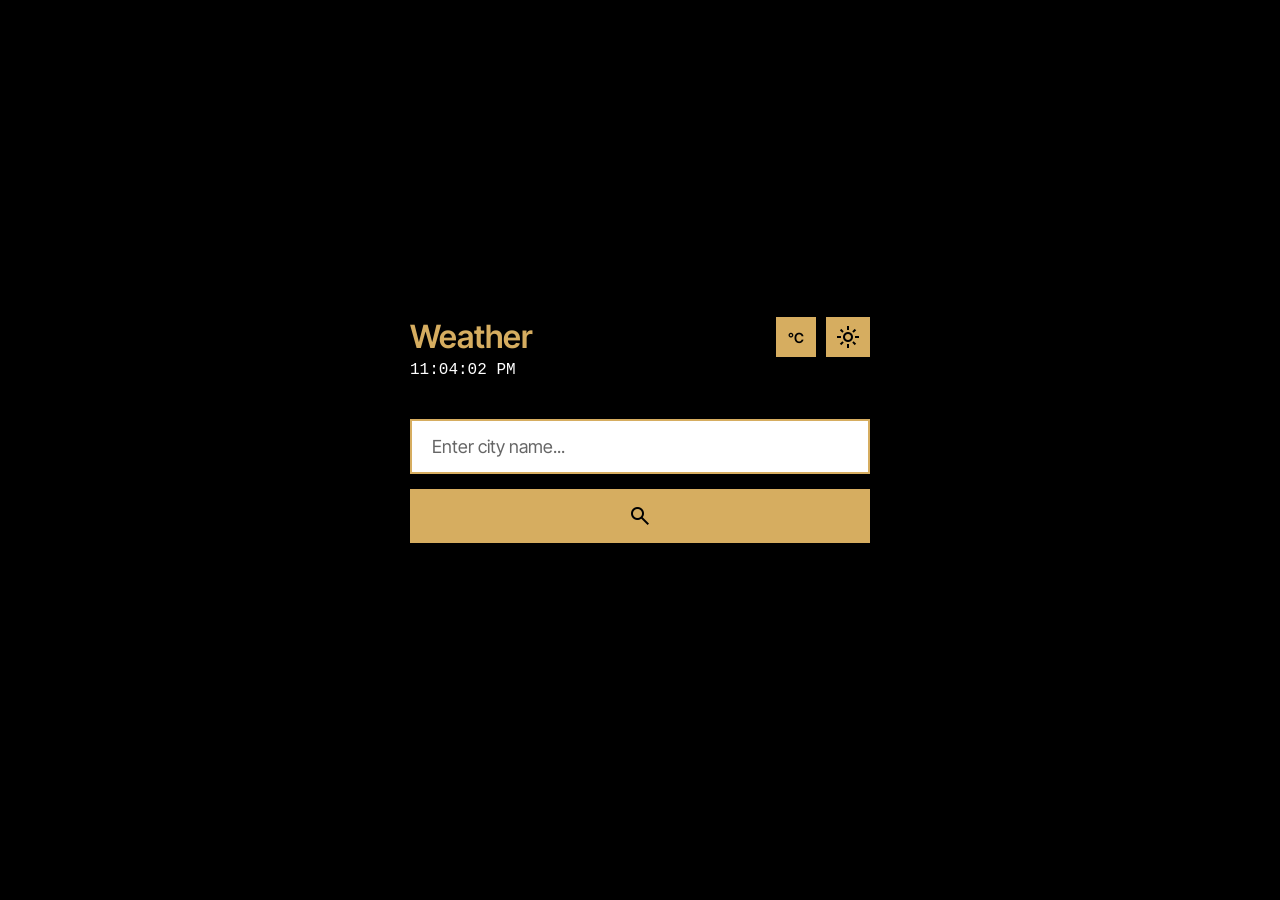
==== index.html @ 8061252f "Add city time display with timezone-aware local time Co-authored-by: thekzbn.work <thekzbn.work@gmai" ====
<!DOCTYPE html>
<html lang="en">

<head>
    <meta charset="UTF-8">
    <meta name="viewport" content="width=device-width, initial-scale=1.0">
    <meta name="description" content="Get accurate and reliable weather information for any city in the world.">
    <meta name="keywords" content="weather, weather app, weather application, weather information, weather data, thekzbn">
    <meta name="author" content="thekzbn">
    <meta name="robots" content="index, follow">
    <meta name="googlebot" content="index, follow">
    <meta name="revisit-after" content="7 days">
    <meta name="distribution" content="Global">
    <meta name="rating" content="General">
    <meta name="language" content="EN">
    <meta name="copyright" content="thekzbn">
    <meta name="subject" content="Weather Information">
    <meta name="abstract" content="Get accurate and reliable weather information for any city in the world.">
    <meta name="topic" content="Weather">
    <meta name="summary" content="Get accurate and reliable weather information for any city in the world.">
    <meta name="Classification" content="Weather">
    <meta name="owner" content="thekzbn">
    <meta name="coverage" content="Worldwide">
    <meta name="distribution" content="Global">
    <meta name="HandheldFriendly" content="true">
    <meta name="MobileOptimized" content="320">
    <meta name="apple-mobile-web-app-capable" content="yes">
    <meta name="apple-mobile-web-app-status-bar-style" content="default">
    <meta name="format-detection" content="telephone=no">
    <meta name="touch-callout" content="default">
    <meta name="theme-color" content="#000000">
    <link rel="canonical" href="https://weather.thekzbn.name.ng/">
    <title>Weather - thekzbn</title>
    <link rel="preconnect" href="https://fonts.googleapis.com">
    <link rel="preconnect" href="https://fonts.gstatic.com" crossorigin>
    <link href="https://fonts.googleapis.com/css2?family=Inter+Tight:wght@300;400;500;600&family=Inter:wght@300;400;500;600&family=Poppins:wght@300;400;500;600&display=swap" rel="stylesheet">
    <link href="https://fonts.googleapis.com/css2?family=Material+Symbols+Outlined:opsz,wght,FILL,GRAD@20..48,100..700,0..1,-50..200" rel="stylesheet">
    <link rel="stylesheet" href="style.css">
</head>

<body>
    <div class="container">
        <div class="header">
            <div class="header-left">
                <h1>Weather</h1>
                <div class="clock" id="clock"></div>
            </div>
            <div class="header-right">
                <button class="temp-toggle" aria-label="Toggle temperature unit">
                    <span class="temp-unit">°C</span>
                </button>
                <button class="theme-toggle" aria-label="Toggle theme">
                    <span class="material-symbols-outlined">light_mode</span>
                </button>
            </div>
        </div>
        
        <div class="search-section">
            <input type="text" spellcheck="false" placeholder="Enter city name...">
            <button type="button">
                <span class="material-symbols-outlined">search</span>
            </button>
        </div>
        
        <div class="error">
            Invalid city name
        </div>
        
        <div class="weather">
            <div class="weather-icon">
                <span class="material-symbols-outlined weather-symbol">sunny</span>
            </div>
            <h1 class="temp"></h1>
            <h2 class="city"></h2>
            <div class="city-time"></div>
            
            <div class="details">
                <div class="detail-item">
                    <span class="material-symbols-outlined">humidity_percentage</span>
                    <div class="detail-text">
                        <p class="humidity"></p>
                        <p>Humidity</p>
                    </div>
                </div>
                <div class="detail-item">
                    <span class="material-symbols-outlined">air</span>
                    <div class="detail-text">
                        <p class="wind"></p>
                        <p>Wind Speed</p>
                    </div>
                </div>
            </div>
        </div>
    </div>
    
    <script src="script.js"></script>
</body>
</html>
---- style.css ----
@import url('https://fonts.googleapis.com/css2?family=Inter+Tight:wght@300;400;500;600&family=Inter:wght@300;400;500;600&family=Poppins:wght@300;400;500;600&display=swap');
@import url('https://fonts.googleapis.com/css2?family=Material+Symbols+Outlined:opsz,wght,FILL,GRAD@20..48,100..700,0..1,-50..200');

:root {
    /* Dark theme (default) */
    --bg-color: #000;
    --text-color: #fff;
    --accent-color: #d6ad60;
    --input-bg: #fff;
    --input-text: #000;
    --border-color: #d6ad60;
}

[data-theme="light"] {
    /* Light theme */
    --bg-color: #fff;
    --text-color: #000;
    --accent-color: #d6ad60;
    --input-bg: #000;
    --input-text: #fff;
    --border-color: #d6ad60;
}

* {
	font-family: "Inter Tight", "Inter","Poppins","Segoe UI Variable Display", "Segoe UI", Inter, sans-serif;
	font-weight: 400;
      margin: 0;
    padding: 0;
	box-sizing: border-box;
	transition: all 0.5s cubic-bezier(0.57, -0.01, 0.21, 0.89);
	text-decoration: none;
	outline: none;
}

body {
    background-color: var(--bg-color);
    color: var(--text-color);
    min-height: 100vh;
    display: flex;
    align-items: center;
    justify-content: center;
}

.container {
    width: 100%;
    max-width: 500px;
    padding: 40px 20px;
    text-align: center;
}

.header {
    display: flex;
    justify-content: space-between;
    align-items: flex-start;
    margin-bottom: 40px;
}

.header-left {
    display: flex;
    flex-direction: column;
    align-items: flex-start;
}

.header-right {
    display: flex;
    gap: 10px;
    align-items: center;
}

.header h1 {
    font-size: 32px;
    font-weight: 600;
    color: var(--accent-color);
    margin-bottom: 5px;
}

.clock {
    font-size: 16px;
    color: var(--text-color);
    font-weight: 400;
    font-family: 'Courier New', monospace;
}

.temp-toggle,
.theme-toggle {
    background: var(--accent-color);
    border: 2px solid var(--accent-color);
    color: var(--bg-color);
    padding: 8px;
    cursor: pointer;
    display: flex;
    align-items: center;
    justify-content: center;
    min-width: 40px;
    height: 40px;
}

.temp-toggle:hover,
.theme-toggle:hover {
    background-color: var(--text-color);
    color: var(--bg-color);
}

.theme-toggle .material-symbols-outlined {
    font-size: 24px;
}

.temp-toggle .temp-unit {
    font-size: 14px;
    font-weight: 600;
}

.search-section {
    margin-bottom: 40px;
}

.search-section input {
    width: 100%;
    padding: 15px 20px;
    font-size: 18px;
    background-color: var(--input-bg);
    color: var(--input-text);
    border: 2px solid var(--border-color);
    margin-bottom: 15px;
}

.search-section input::placeholder {
    color: #666;
}

.search-section input:focus {
    border-color: var(--accent-color);
}

.search-section button {
    width: 100%;
    padding: 15px 20px;
    font-size: 18px;
    font-weight: 500;
    background-color: var(--accent-color);
    color: var(--bg-color);
    border: none;
    cursor: pointer;
    display: flex;
    align-items: center;
    justify-content: center;
}

.search-section button:hover {
    background-color: var(--text-color);
    color: var(--bg-color);
}

.search-section button .material-symbols-outlined {
    font-size: 24px;
}

.error {
    display: none;
    color: var(--accent-color);
    font-size: 18px;
    margin-bottom: 20px;
    font-weight: 500;
}

.weather {
    display: none;
}

.weather-icon {
    margin-bottom: 30px;
}

.weather-symbol {
    font-size: 120px !important;
    display: block;
}

.temp {
    font-size: 48px;
    font-weight: 300;
    margin-bottom: 10px;
    color: var(--accent-color);
}

.city {
    font-size: 32px;
    font-weight: 400;
    margin-bottom: 10px;
    color: var(--text-color);
}

.city-time {
    font-size: 18px;
    color: var(--accent-color);
    font-weight: 300;
    font-family: 'Courier New', monospace;
    margin-bottom: 40px;
}

.details {
    display: flex;
    justify-content: space-around;
    gap: 20px;
}

.detail-item {
    display: flex;
    align-items: center;
    gap: 15px;
}

.detail-item .material-symbols-outlined {
    font-size: 32px;
}

.detail-text p:first-child {
    font-size: 24px;
    font-weight: 500;
    color: var(--accent-color);
    margin-bottom: 5px;
}

.detail-text p:last-child {
    font-size: 14px;
    color: var(--text-color);
    text-transform: uppercase;
    letter-spacing: 1px;
}

/* Mobile Styles */
@media (max-width: 768px) {
    .container {
        padding: 20px 15px;
    }
    
    .header {
        margin-bottom: 30px;
    }
    
    .header-left {
        align-items: center;
    }
    
    .header-right {
        gap: 8px;
    }
    
    .header h1 {
        font-size: 28px;
    }
    
    .clock {
        font-size: 14px;
    }
    
    .temp-toggle,
    .theme-toggle {
        min-width: 36px;
        height: 36px;
        padding: 6px;
    }
    
    .theme-toggle .material-symbols-outlined {
        font-size: 20px;
    }
    
    .temp-toggle .temp-unit {
        font-size: 12px;
    }
    
    .search-section input,
    .search-section button {
        padding: 12px 15px;
        font-size: 16px;
    }
    
    .weather-symbol {
        font-size: 100px !important;
    }
    
    .temp {
        font-size: 36px;
    }
    
    .city {
        font-size: 24px;
        margin-bottom: 8px;
    }
    
    .city-time {
        font-size: 16px;
        margin-bottom: 30px;
    }
    
    .details {
        flex-direction: column;
        gap: 25px;
    }
    
    .detail-item {
        justify-content: center;
    }
    
    .detail-item .material-symbols-outlined {
        font-size: 28px;
    }
    
    .detail-text p:first-child {
        font-size: 20px;
    }
}
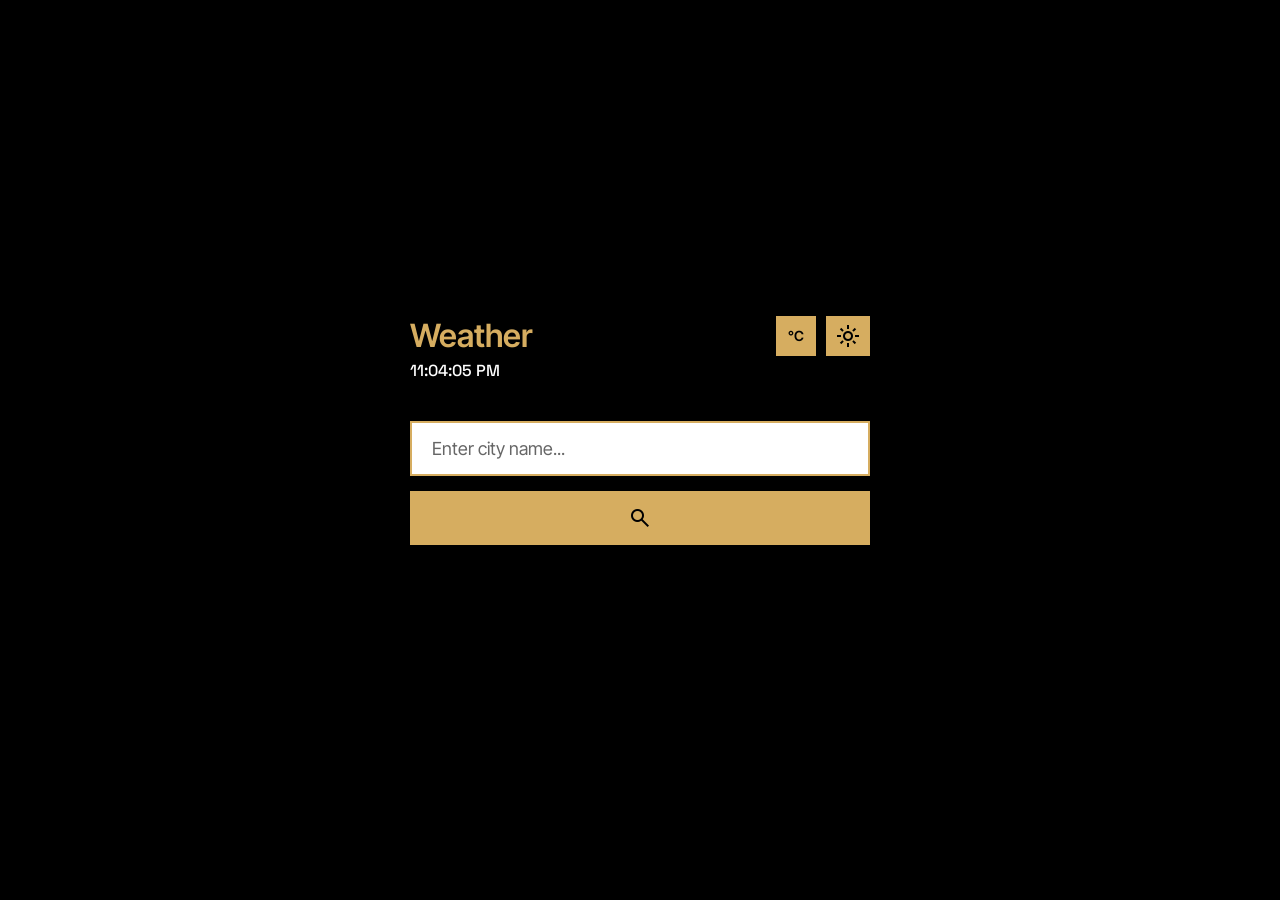
==== commit 16bb791a: "Update fonts to Space Grotesk and adjust font weights Co-authored-by: thekzbn.work <thekzbn.work@gma" ====
--- a/index.html
+++ b/index.html
@@ -33,7 +33,7 @@
     <title>Weather - thekzbn</title>
     <link rel="preconnect" href="https://fonts.googleapis.com">
     <link rel="preconnect" href="https://fonts.gstatic.com" crossorigin>
-    <link href="https://fonts.googleapis.com/css2?family=Inter+Tight:wght@300;400;500;600&family=Inter:wght@300;400;500;600&family=Poppins:wght@300;400;500;600&display=swap" rel="stylesheet">
+    <link href="https://fonts.googleapis.com/css2?family=Inter+Tight:wght@300;400;500;600&family=Inter:wght@300;400;500;600&family=Poppins:wght@300;400;500;600&family=Space+Grotesk:wght@300;400;500;600&display=swap" rel="stylesheet">
     <link href="https://fonts.googleapis.com/css2?family=Material+Symbols+Outlined:opsz,wght,FILL,GRAD@20..48,100..700,0..1,-50..200" rel="stylesheet">
     <link rel="stylesheet" href="style.css">
 </head>
--- a/style.css
+++ b/style.css
@@ -1,4 +1,4 @@
-@import url('https://fonts.googleapis.com/css2?family=Inter+Tight:wght@300;400;500;600&family=Inter:wght@300;400;500;600&family=Poppins:wght@300;400;500;600&display=swap');
+@import url('https://fonts.googleapis.com/css2?family=Inter+Tight:wght@300;400;500;600&family=Inter:wght@300;400;500;600&family=Poppins:wght@300;400;500;600&family=Space+Grotesk:wght@300;400;500;600&display=swap');
 @import url('https://fonts.googleapis.com/css2?family=Material+Symbols+Outlined:opsz,wght,FILL,GRAD@20..48,100..700,0..1,-50..200');
 
 :root {
@@ -77,8 +77,8 @@
 .clock {
     font-size: 16px;
     color: var(--text-color);
-    font-weight: 400;
-    font-family: 'Courier New', monospace;
+    font-weight: 500;
+    font-family: 'Space Grotesk', monospace;
 }
 
 .temp-toggle,
@@ -193,8 +193,8 @@
 .city-time {
     font-size: 18px;
     color: var(--accent-color);
-    font-weight: 300;
-    font-family: 'Courier New', monospace;
+    font-weight: 500;
+    font-family: 'Space Grotesk', monospace;
     margin-bottom: 40px;
 }
 
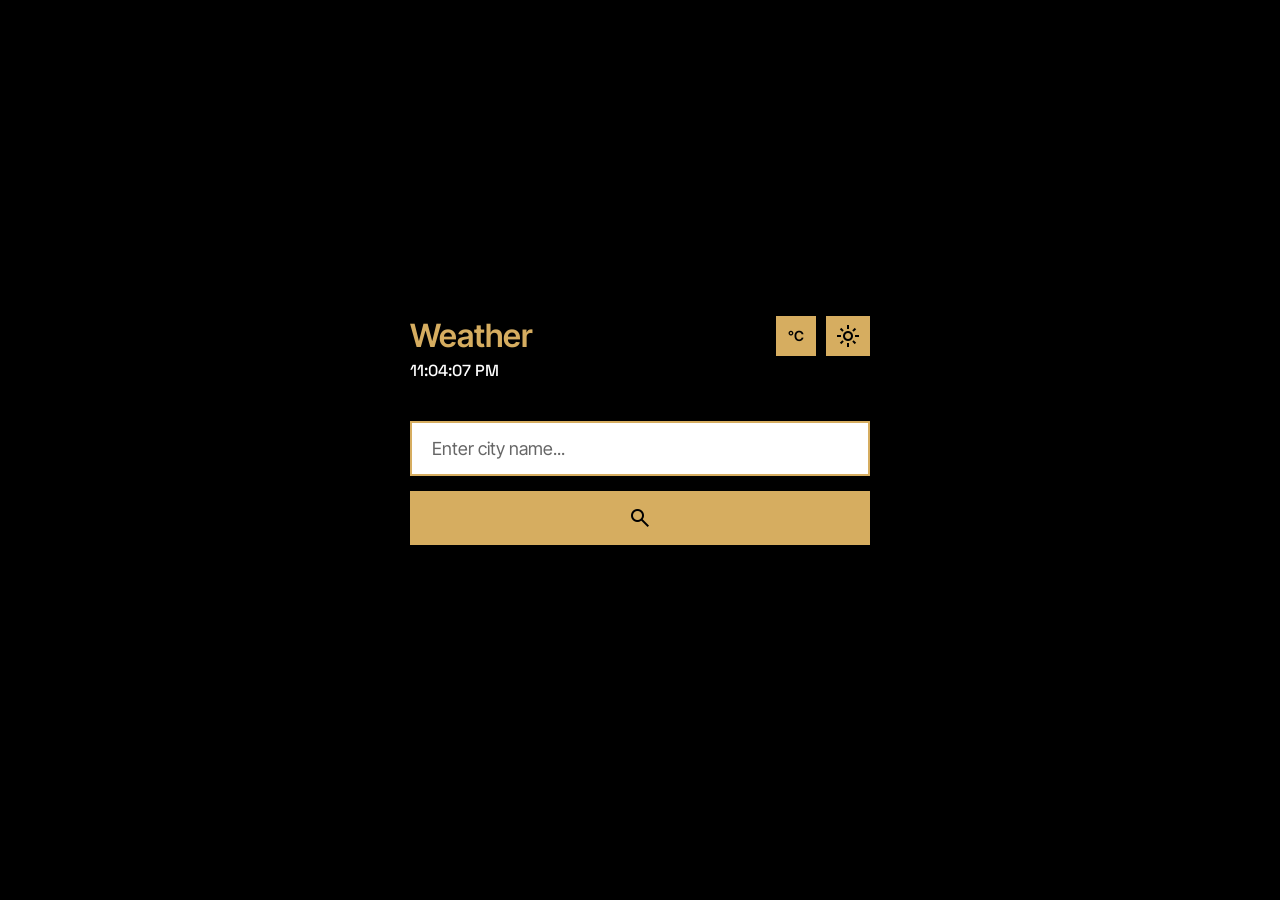
==== commit 82a40766: "Add detailed weather info, 5-day forecast, and improved UI layout Co-authored-by: thekzbn.work <thek" ====
--- a/index.html
+++ b/index.html
@@ -74,7 +74,14 @@
             <h2 class="city"></h2>
             <div class="city-time"></div>
             
-            <div class="details">
+            <div class="details-grid">
+                <div class="detail-item">
+                    <span class="material-symbols-outlined">device_thermostat</span>
+                    <div class="detail-text">
+                        <p class="feels-like"></p>
+                        <p>Feels Like</p>
+                    </div>
+                </div>
                 <div class="detail-item">
                     <span class="material-symbols-outlined">humidity_percentage</span>
                     <div class="detail-text">
@@ -89,6 +96,66 @@
                         <p>Wind Speed</p>
                     </div>
                 </div>
+                <div class="detail-item">
+                    <span class="material-symbols-outlined">speed</span>
+                    <div class="detail-text">
+                        <p class="pressure"></p>
+                        <p>Pressure</p>
+                    </div>
+                </div>
+                <div class="detail-item">
+                    <span class="material-symbols-outlined">visibility</span>
+                    <div class="detail-text">
+                        <p class="visibility"></p>
+                        <p>Visibility</p>
+                    </div>
+                </div>
+                <div class="detail-item">
+                    <span class="material-symbols-outlined">cloud</span>
+                    <div class="detail-text">
+                        <p class="clouds"></p>
+                        <p>Clouds</p>
+                    </div>
+                </div>
+            </div>
+            
+            <div class="sun-times">
+                <div class="sun-item">
+                    <span class="material-symbols-outlined">wb_sunny</span>
+                    <div class="sun-text">
+                        <p class="sunrise"></p>
+                        <p>Sunrise</p>
+                    </div>
+                </div>
+                <div class="sun-item">
+                    <span class="material-symbols-outlined">wb_twilight</span>
+                    <div class="sun-text">
+                        <p class="sunset"></p>
+                        <p>Sunset</p>
+                    </div>
+                </div>
+            </div>
+            
+            <div class="precipitation" style="display: none;">
+                <div class="precip-item rain-info" style="display: none;">
+                    <span class="material-symbols-outlined">rainy</span>
+                    <div class="precip-text">
+                        <p class="rain-volume"></p>
+                        <p>Rain (1h)</p>
+                    </div>
+                </div>
+                <div class="precip-item snow-info" style="display: none;">
+                    <span class="material-symbols-outlined">ac_unit</span>
+                    <div class="precip-text">
+                        <p class="snow-volume"></p>
+                        <p>Snow (1h)</p>
+                    </div>
+                </div>
+            </div>
+            
+            <div class="forecast-section">
+                <h3>5-Day Forecast</h3>
+                <div class="forecast-container"></div>
             </div>
         </div>
     </div>
--- a/style.css
+++ b/style.css
@@ -198,34 +198,160 @@
     margin-bottom: 40px;
 }
 
-.details {
-    display: flex;
-    justify-content: space-around;
+.details-grid {
+    display: grid;
+    grid-template-columns: repeat(3, 1fr);
     gap: 20px;
+    margin-bottom: 30px;
 }
 
 .detail-item {
     display: flex;
     align-items: center;
-    gap: 15px;
+    gap: 10px;
 }
 
 .detail-item .material-symbols-outlined {
-    font-size: 32px;
+    font-size: 24px;
 }
 
 .detail-text p:first-child {
-    font-size: 24px;
-    font-weight: 500;
-    color: var(--accent-color);
-    margin-bottom: 5px;
+    font-size: 18px;
+    font-weight: 500;
+    color: var(--accent-color);
+    margin-bottom: 3px;
 }
 
 .detail-text p:last-child {
-    font-size: 14px;
+    font-size: 12px;
     color: var(--text-color);
     text-transform: uppercase;
     letter-spacing: 1px;
+}
+
+.sun-times {
+    display: flex;
+    justify-content: space-around;
+    margin-bottom: 30px;
+    padding: 20px 0;
+    border-top: 1px solid var(--accent-color);
+    border-bottom: 1px solid var(--accent-color);
+}
+
+.sun-item {
+    display: flex;
+    align-items: center;
+    gap: 15px;
+}
+
+.sun-item .material-symbols-outlined {
+    font-size: 32px;
+    color: var(--accent-color);
+}
+
+.sun-text p:first-child {
+    font-size: 18px;
+    font-weight: 500;
+    color: var(--accent-color);
+    margin-bottom: 3px;
+    font-family: 'Space Grotesk', monospace;
+}
+
+.sun-text p:last-child {
+    font-size: 12px;
+    color: var(--text-color);
+    text-transform: uppercase;
+    letter-spacing: 1px;
+}
+
+.precipitation {
+    display: flex;
+    justify-content: center;
+    gap: 40px;
+    margin-bottom: 30px;
+}
+
+.precip-item {
+    display: flex;
+    align-items: center;
+    gap: 15px;
+}
+
+.precip-item .material-symbols-outlined {
+    font-size: 28px;
+    color: var(--accent-color);
+}
+
+.precip-text p:first-child {
+    font-size: 16px;
+    font-weight: 500;
+    color: var(--accent-color);
+    margin-bottom: 3px;
+}
+
+.precip-text p:last-child {
+    font-size: 12px;
+    color: var(--text-color);
+    text-transform: uppercase;
+    letter-spacing: 1px;
+}
+
+.forecast-section {
+    margin-top: 40px;
+}
+
+.forecast-section h3 {
+    font-size: 24px;
+    color: var(--accent-color);
+    margin-bottom: 20px;
+    text-align: center;
+}
+
+.forecast-container {
+    display: grid;
+    grid-template-columns: repeat(5, 1fr);
+    gap: 15px;
+}
+
+.forecast-item {
+    text-align: center;
+    padding: 15px 10px;
+    border: 1px solid var(--accent-color);
+}
+
+.forecast-date {
+    font-size: 14px;
+    color: var(--text-color);
+    margin-bottom: 10px;
+    font-weight: 500;
+}
+
+.forecast-icon {
+    font-size: 32px;
+    margin: 10px 0;
+}
+
+.forecast-temps {
+    margin-top: 10px;
+}
+
+.forecast-high {
+    font-size: 16px;
+    font-weight: 500;
+    color: var(--accent-color);
+}
+
+.forecast-low {
+    font-size: 14px;
+    color: var(--text-color);
+    margin-top: 2px;
+}
+
+.forecast-desc {
+    font-size: 11px;
+    color: var(--text-color);
+    margin-top: 5px;
+    text-transform: capitalize;
 }
 
 /* Mobile Styles */
@@ -293,9 +419,10 @@
         margin-bottom: 30px;
     }
     
-    .details {
-        flex-direction: column;
-        gap: 25px;
+    .details-grid {
+        grid-template-columns: repeat(2, 1fr);
+        gap: 15px;
+        margin-bottom: 20px;
     }
     
     .detail-item {
@@ -303,10 +430,66 @@
     }
     
     .detail-item .material-symbols-outlined {
+        font-size: 20px;
+    }
+    
+    .detail-text p:first-child {
+        font-size: 16px;
+    }
+    
+    .sun-times {
+        margin-bottom: 20px;
+        padding: 15px 0;
+    }
+    
+    .sun-item .material-symbols-outlined {
         font-size: 28px;
     }
     
-    .detail-text p:first-child {
+    .sun-text p:first-child {
+        font-size: 16px;
+    }
+    
+    .precipitation {
+        gap: 20px;
+        margin-bottom: 20px;
+    }
+    
+    .precip-item .material-symbols-outlined {
+        font-size: 24px;
+    }
+    
+    .precip-text p:first-child {
+        font-size: 14px;
+    }
+    
+    .forecast-section {
+        margin-top: 30px;
+    }
+    
+    .forecast-section h3 {
         font-size: 20px;
+        margin-bottom: 15px;
+    }
+    
+    .forecast-container {
+        grid-template-columns: repeat(2, 1fr);
+        gap: 10px;
+    }
+    
+    .forecast-item {
+        padding: 10px 8px;
+    }
+    
+    .forecast-icon {
+        font-size: 28px;
+    }
+    
+    .forecast-high {
+        font-size: 14px;
+    }
+    
+    .forecast-low {
+        font-size: 12px;
     }
 }
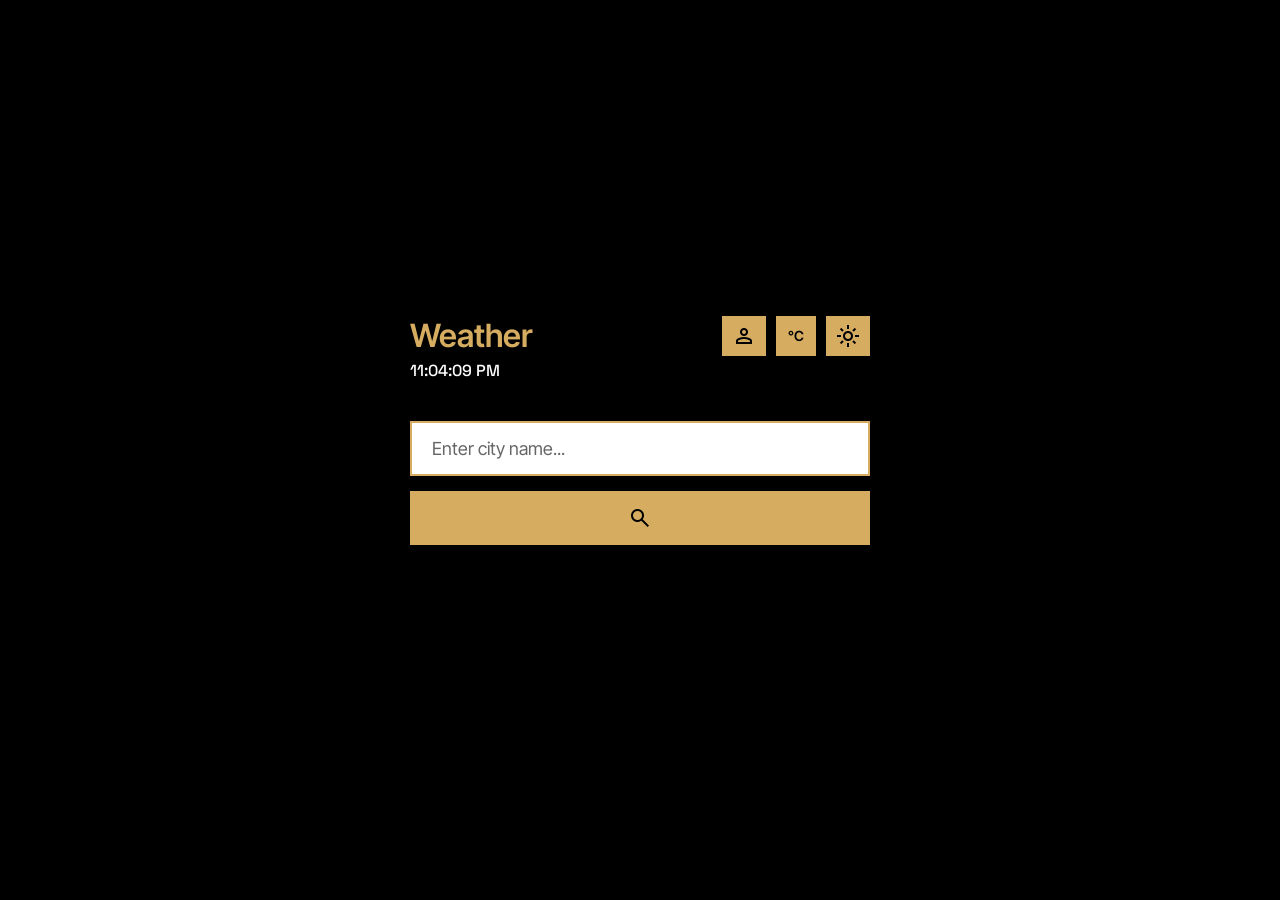
==== commit f3a4facc: "Add portfolio link to header with hover styles Co-authored-by: thekzbn.work <thekzbn.work@gmail.com>" ====
--- a/index.html
+++ b/index.html
@@ -46,6 +46,9 @@
                 <div class="clock" id="clock"></div>
             </div>
             <div class="header-right">
+                <a href="https://thekzbn.name.ng" target="_blank" class="portfolio-link" aria-label="Visit portfolio">
+                    <span class="material-symbols-outlined">person</span>
+                </a>
                 <button class="temp-toggle" aria-label="Toggle temperature unit">
                     <span class="temp-unit">°C</span>
                 </button>
--- a/style.css
+++ b/style.css
@@ -81,6 +81,7 @@
     font-family: 'Space Grotesk', monospace;
 }
 
+.portfolio-link,
 .temp-toggle,
 .theme-toggle {
     background: var(--accent-color);
@@ -95,12 +96,14 @@
     height: 40px;
 }
 
+.portfolio-link:hover,
 .temp-toggle:hover,
 .theme-toggle:hover {
     background-color: var(--text-color);
     color: var(--bg-color);
 }
 
+.portfolio-link .material-symbols-outlined,
 .theme-toggle .material-symbols-outlined {
     font-size: 24px;
 }
@@ -380,6 +383,7 @@
         font-size: 14px;
     }
     
+    .portfolio-link,
     .temp-toggle,
     .theme-toggle {
         min-width: 36px;
@@ -387,6 +391,7 @@
         padding: 6px;
     }
     
+    .portfolio-link .material-symbols-outlined,
     .theme-toggle .material-symbols-outlined {
         font-size: 20px;
     }
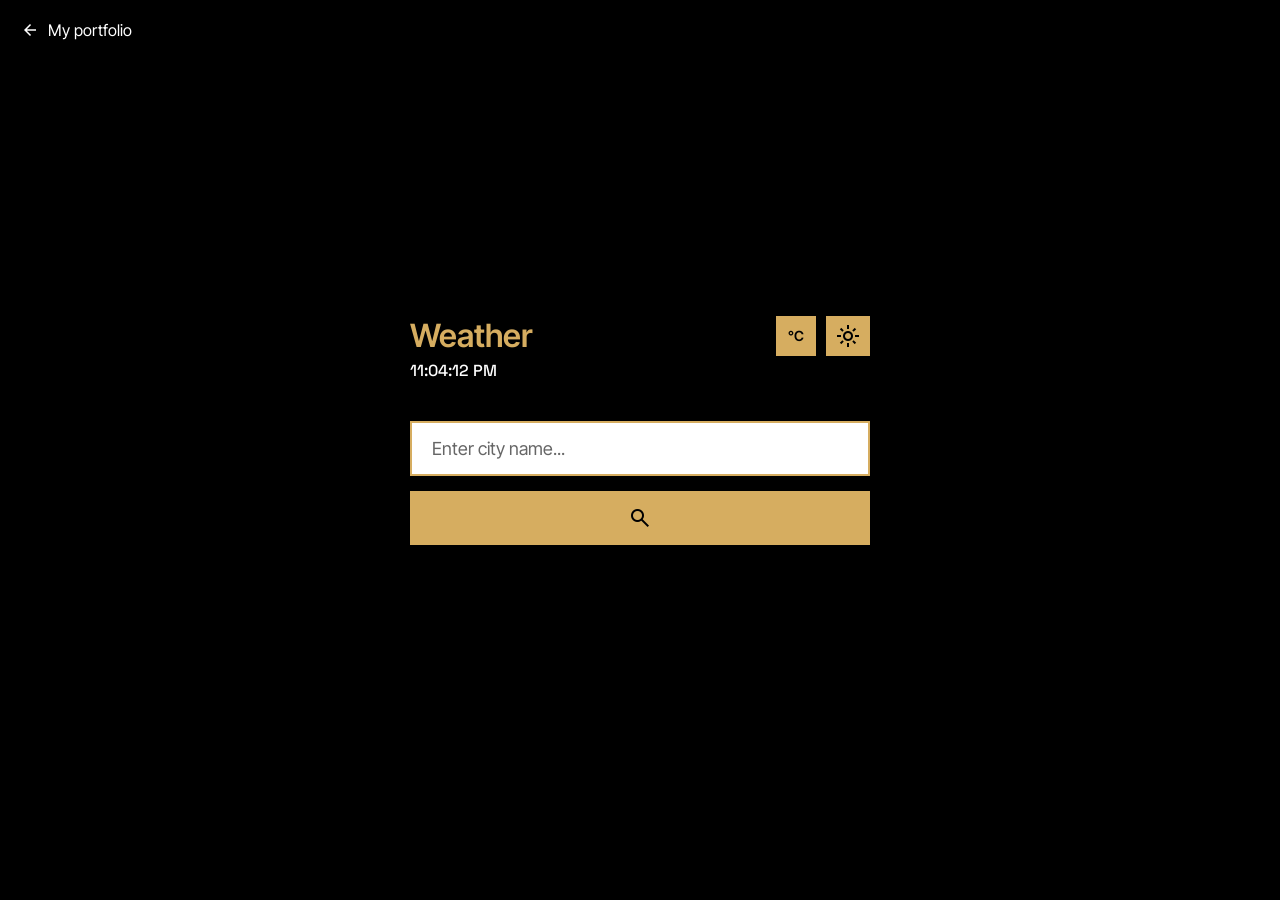
==== commit a12ff2a8: "Refactor portfolio link to improve navigation and styling Co-authored-by: thekzbn.work <thekzbn.work" ====
--- a/index.html
+++ b/index.html
@@ -39,6 +39,11 @@
 </head>
 
 <body>
+    <a href="https://thekzbn.name.ng" target="_blank" class="portfolio-link">
+        <span class="material-symbols-outlined">arrow_back</span>
+        <span class="portfolio-text">My portfolio</span>
+    </a>
+    
     <div class="container">
         <div class="header">
             <div class="header-left">
@@ -46,9 +51,6 @@
                 <div class="clock" id="clock"></div>
             </div>
             <div class="header-right">
-                <a href="https://thekzbn.name.ng" target="_blank" class="portfolio-link" aria-label="Visit portfolio">
-                    <span class="material-symbols-outlined">person</span>
-                </a>
                 <button class="temp-toggle" aria-label="Toggle temperature unit">
                     <span class="temp-unit">°C</span>
                 </button>
--- a/style.css
+++ b/style.css
@@ -81,7 +81,31 @@
     font-family: 'Space Grotesk', monospace;
 }
 
-.portfolio-link,
+.portfolio-link {
+    position: fixed;
+    top: 20px;
+    left: 20px;
+    display: flex;
+    align-items: center;
+    gap: 8px;
+    color: var(--text-color);
+    font-size: 16px;
+    font-weight: 500;
+    z-index: 1000;
+}
+
+.portfolio-link:hover {
+    color: var(--accent-color);
+}
+
+.portfolio-link .material-symbols-outlined {
+    font-size: 20px;
+}
+
+.portfolio-text {
+    font-size: 16px;
+}
+
 .temp-toggle,
 .theme-toggle {
     background: var(--accent-color);
@@ -96,14 +120,12 @@
     height: 40px;
 }
 
-.portfolio-link:hover,
 .temp-toggle:hover,
 .theme-toggle:hover {
     background-color: var(--text-color);
     color: var(--bg-color);
 }
 
-.portfolio-link .material-symbols-outlined,
 .theme-toggle .material-symbols-outlined {
     font-size: 24px;
 }
@@ -383,7 +405,20 @@
         font-size: 14px;
     }
     
-    .portfolio-link,
+    .portfolio-link {
+        top: 15px;
+        left: 15px;
+        font-size: 14px;
+    }
+    
+    .portfolio-link .material-symbols-outlined {
+        font-size: 18px;
+    }
+    
+    .portfolio-text {
+        font-size: 14px;
+    }
+    
     .temp-toggle,
     .theme-toggle {
         min-width: 36px;
@@ -391,7 +426,6 @@
         padding: 6px;
     }
     
-    .portfolio-link .material-symbols-outlined,
     .theme-toggle .material-symbols-outlined {
         font-size: 20px;
     }
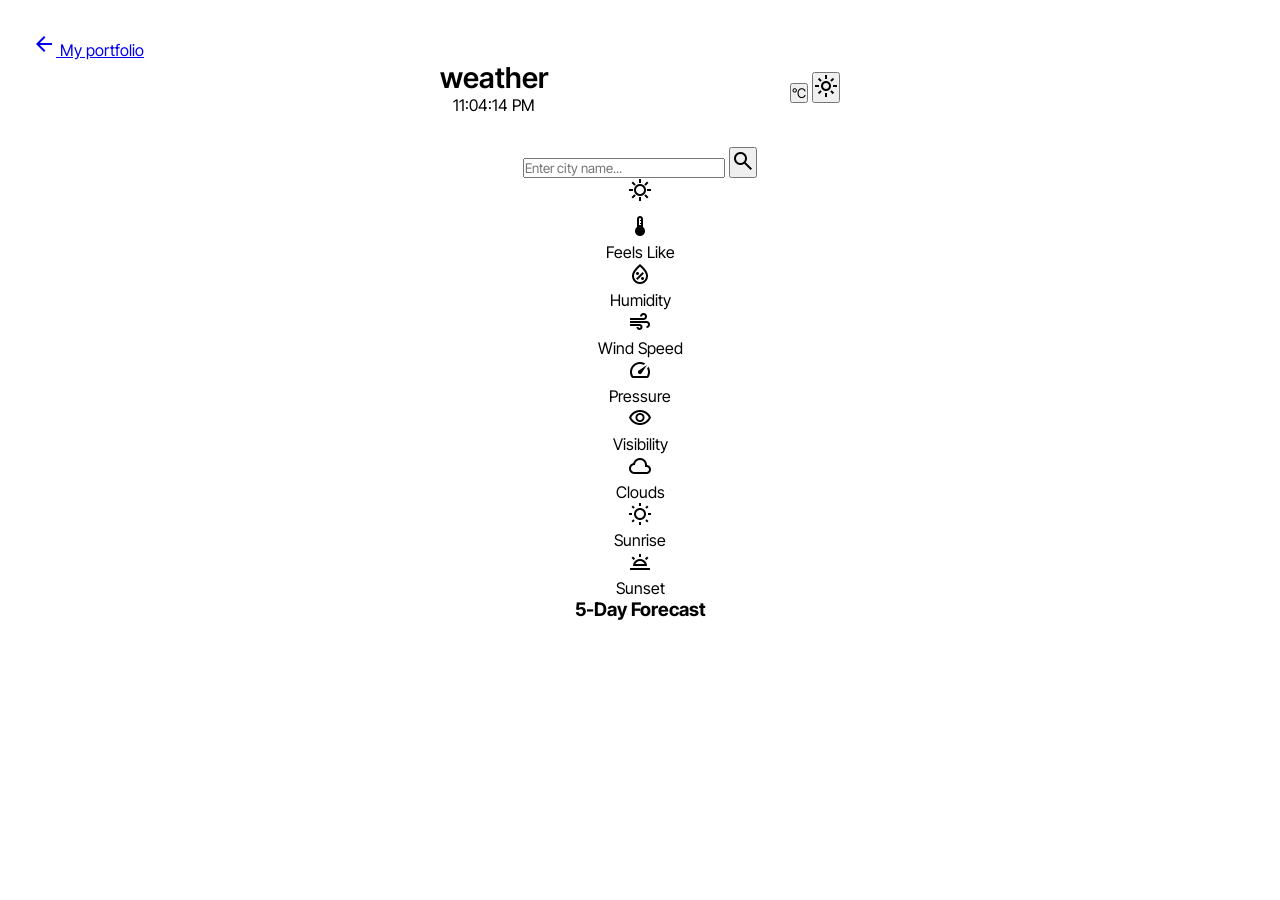
==== commit 5962bfe3: "Update index.html" ====
--- a/index.html
+++ b/index.html
@@ -35,7 +35,7 @@
     <link rel="preconnect" href="https://fonts.gstatic.com" crossorigin>
     <link href="https://fonts.googleapis.com/css2?family=Inter+Tight:wght@300;400;500;600&family=Inter:wght@300;400;500;600&family=Poppins:wght@300;400;500;600&family=Space+Grotesk:wght@300;400;500;600&display=swap" rel="stylesheet">
     <link href="https://fonts.googleapis.com/css2?family=Material+Symbols+Outlined:opsz,wght,FILL,GRAD@20..48,100..700,0..1,-50..200" rel="stylesheet">
-    <link rel="stylesheet" href="style.css">
+    <link rel="stylesheet" href="assets/css/style.css">
 </head>
 
 <body>
--- a/assets/css/style.css
+++ b/assets/css/style.css
@@ -0,0 +1,97 @@
+:root {
+  --accent: #d6ad60;
+  --bg-light: #ffffff;
+  --bg-dark: #000000;
+  --text-light: #000000;
+  --text-dark: #ffffff;
+  --font: "Inter Tight", sans-serif;
+  --transition: 0.5s cubic-bezier(0.57, -0.01, 0.21, 0.89);;
+}
+
+* {
+  margin: 0;
+  padding: 0;
+  box-sizing: border-box;
+  font-family: var(--font);
+  transition: background var(--transition), color var(--transition);
+}
+
+body {
+  background: var(--bg-light);
+  color: var(--text-light);
+  padding: 2rem;
+  min-height: 100vh;
+}
+
+body.dark {
+  background: var(--bg-dark);
+  color: var(--text-dark);
+}
+
+.container {
+  max-width: 400px;
+  margin: auto;
+  text-align: center;
+}
+
+.header {
+  display: flex;
+  justify-content: space-between;
+  align-items: center;
+  margin-bottom: 2rem;
+}
+
+h1 {
+  font-weight: 600;
+  font-size: 1.8rem;
+  text-transform: lowercase;
+}
+
+#themeToggle {
+  background: none;
+  border: none;
+  color: inherit;
+  cursor: pointer;
+}
+
+.search {
+  display: flex;
+  gap: 0.5rem;
+  margin-bottom: 1rem;
+}
+
+.search input {
+  flex: 1;
+  padding: 0.5rem;
+  border: 1px solid var(--accent);
+  background: transparent;
+  color: inherit;
+}
+
+.search button {
+  padding: 0.5rem;
+  border: 1px solid var(--accent);
+  background: transparent;
+  color: inherit;
+  cursor: pointer;
+}
+
+.weatherIcon {
+  width: 100px;
+  margin-bottom: 1rem;
+}
+
+.city, .temp {
+  font-weight: 600;
+  margin-bottom: 0.5rem;
+}
+
+.humidity, .wind {
+  font-size: 0.9rem;
+}
+
+.error {
+  color: red;
+  font-size: 0.9rem;
+  display: none;
+}
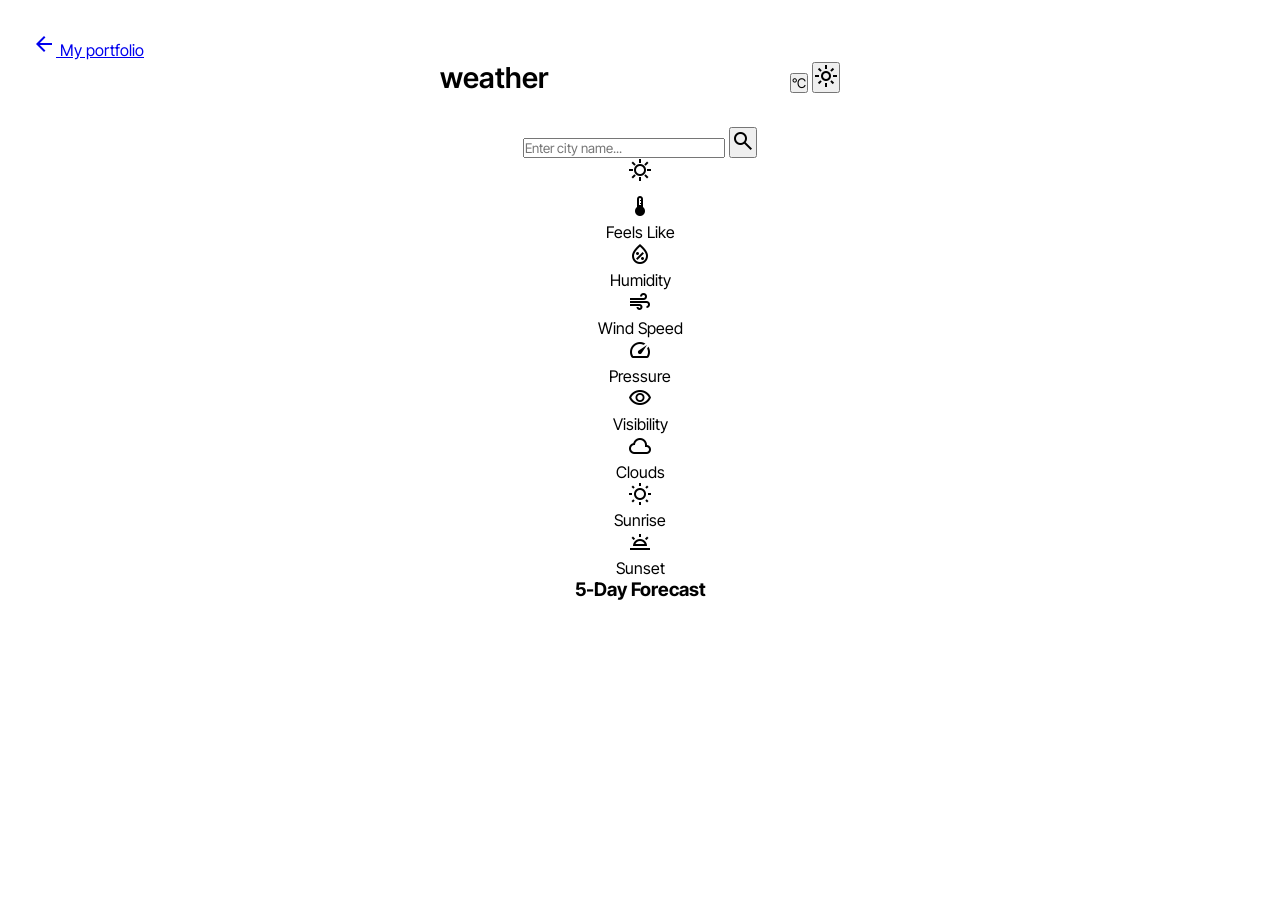
==== commit c0095740: "Update index.html" ====
--- a/index.html
+++ b/index.html
@@ -165,6 +165,6 @@
         </div>
     </div>
     
-    <script src="script.js"></script>
+    <script src="assets/js/script.js"></script>
 </body>
 </html>
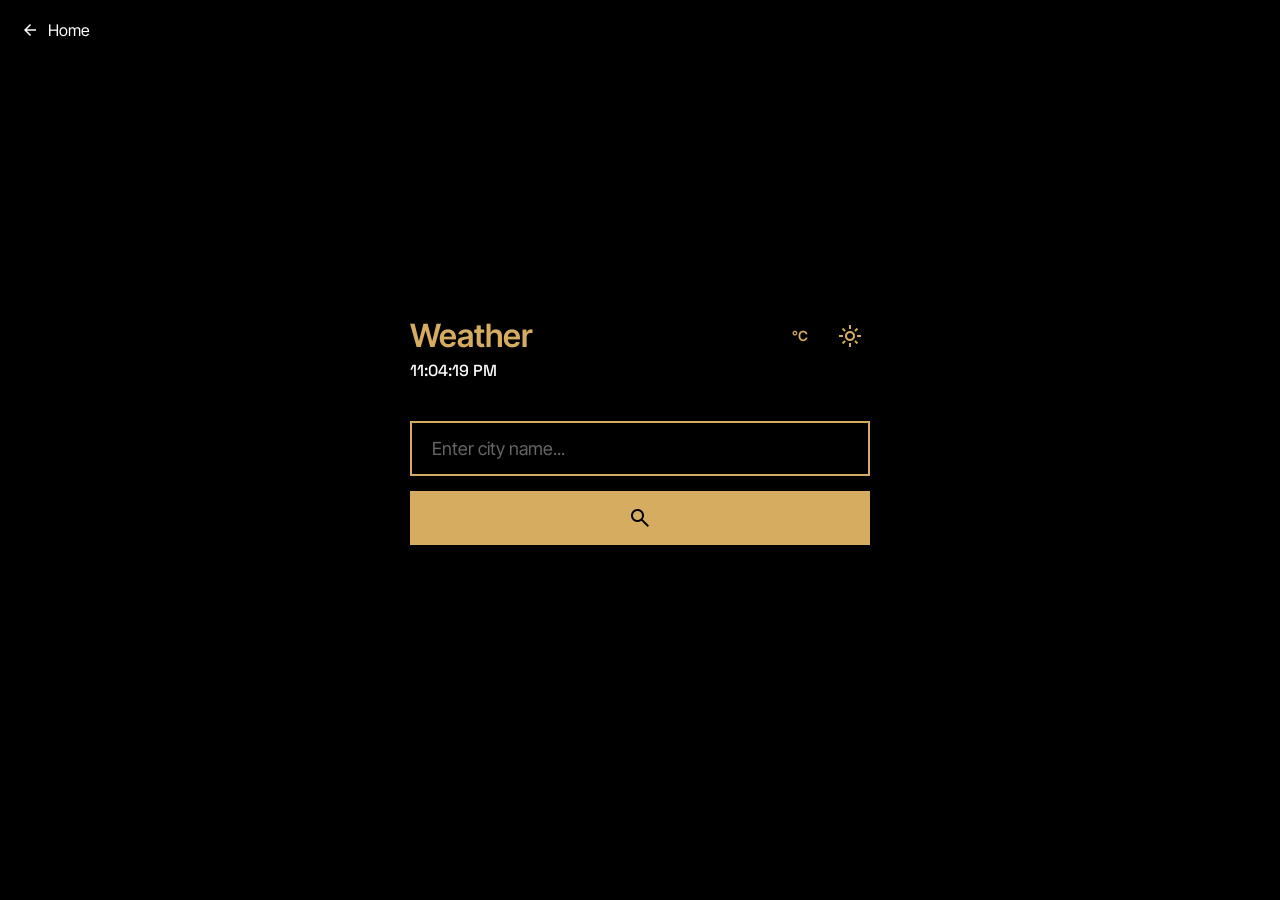
==== commit 754666df: "Update index.html" ====
--- a/index.html
+++ b/index.html
@@ -41,7 +41,7 @@
 <body>
     <a href="https://thekzbn.name.ng" target="_blank" class="portfolio-link">
         <span class="material-symbols-outlined">arrow_back</span>
-        <span class="portfolio-text">My portfolio</span>
+        <span class="portfolio-text">Home</span>
     </a>
     
     <div class="container">
--- a/assets/css/style.css
+++ b/assets/css/style.css
@@ -1,97 +1,536 @@
+@import url('https://fonts.googleapis.com/css2?family=Inter+Tight:wght@300;400;500;600&family=Inter:wght@300;400;500;600&family=Poppins:wght@300;400;500;600&family=Space+Grotesk:wght@300;400;500;600&display=swap');
+@import url('https://fonts.googleapis.com/css2?family=Material+Symbols+Outlined:opsz,wght,FILL,GRAD@20..48,100..700,0..1,-50..200');
+
 :root {
-  --accent: #d6ad60;
-  --bg-light: #ffffff;
-  --bg-dark: #000000;
-  --text-light: #000000;
-  --text-dark: #ffffff;
-  --font: "Inter Tight", sans-serif;
-  --transition: 0.5s cubic-bezier(0.57, -0.01, 0.21, 0.89);;
+    /* Dark theme (default) */
+    --bg-color: #000;
+    --text-color: #fff;
+    --accent-color: #d6ad60;
+    --input-bg: #000;
+    --input-text: #fff;
+    --border-color: #d6ad60;
+}
+
+[data-theme="light"] {
+    /* Light theme */
+    --bg-color: #fff;
+    --text-color: #000;
+    --accent-color: #d6ad60;
+    --input-bg: #fff;
+    --input-text: #000;
+    --border-color: #d6ad60;
 }
 
 * {
-  margin: 0;
-  padding: 0;
-  box-sizing: border-box;
-  font-family: var(--font);
-  transition: background var(--transition), color var(--transition);
+	font-family: "Inter Tight", "Inter","Poppins","Segoe UI Variable Display", "Segoe UI", Inter, sans-serif;
+	font-weight: 400;
+      margin: 0;
+    padding: 0;
+	box-sizing: border-box;
+	transition: all 0.5s cubic-bezier(0.57, -0.01, 0.21, 0.89);
+	text-decoration: none;
+	outline: none;
 }
 
 body {
-  background: var(--bg-light);
-  color: var(--text-light);
-  padding: 2rem;
-  min-height: 100vh;
-}
-
-body.dark {
-  background: var(--bg-dark);
-  color: var(--text-dark);
+    background-color: var(--bg-color);
+    color: var(--text-color);
+    min-height: 100vh;
+    display: flex;
+    align-items: center;
+    justify-content: center;
 }
 
 .container {
-  max-width: 400px;
-  margin: auto;
-  text-align: center;
+    width: 100%;
+    max-width: 500px;
+    padding: 40px 20px;
+    text-align: center;
 }
 
 .header {
-  display: flex;
-  justify-content: space-between;
-  align-items: center;
-  margin-bottom: 2rem;
-}
-
-h1 {
-  font-weight: 600;
-  font-size: 1.8rem;
-  text-transform: lowercase;
-}
-
-#themeToggle {
-  background: none;
-  border: none;
-  color: inherit;
-  cursor: pointer;
-}
-
-.search {
-  display: flex;
-  gap: 0.5rem;
-  margin-bottom: 1rem;
-}
-
-.search input {
-  flex: 1;
-  padding: 0.5rem;
-  border: 1px solid var(--accent);
-  background: transparent;
-  color: inherit;
-}
-
-.search button {
-  padding: 0.5rem;
-  border: 1px solid var(--accent);
-  background: transparent;
-  color: inherit;
-  cursor: pointer;
-}
-
-.weatherIcon {
-  width: 100px;
-  margin-bottom: 1rem;
-}
-
-.city, .temp {
-  font-weight: 600;
-  margin-bottom: 0.5rem;
-}
-
-.humidity, .wind {
-  font-size: 0.9rem;
+    display: flex;
+    justify-content: space-between;
+    align-items: flex-start;
+    margin-bottom: 40px;
+}
+
+.header-left {
+    display: flex;
+    flex-direction: column;
+    align-items: flex-start;
+}
+
+.header-right {
+    display: flex;
+    gap: 10px;
+    align-items: center;
+}
+
+.header h1 {
+    font-size: 32px;
+    font-weight: 600;
+    color: var(--accent-color);
+    margin-bottom: 5px;
+}
+
+.clock {
+    font-size: 16px;
+    color: var(--text-color);
+    font-weight: 500;
+    font-family: 'Space Grotesk', monospace;
+}
+
+.portfolio-link {
+    position: fixed;
+    top: 20px;
+    left: 20px;
+    display: flex;
+    align-items: center;
+    gap: 8px;
+    color: var(--text-color);
+    font-size: 16px;
+    font-weight: 500;
+    z-index: 1000;
+}
+
+.portfolio-link:hover {
+    color: var(--accent-color);
+}
+
+.portfolio-link .material-symbols-outlined {
+    font-size: 20px;
+}
+
+.portfolio-text {
+    font-size: 16px;
+}
+
+.temp-toggle,
+.theme-toggle {
+    background: var(--bg-color);
+    border: none;
+    color: var(--accent-color);
+    padding: 8px;
+    cursor: pointer;
+    display: flex;
+    align-items: center;
+    justify-content: center;
+    min-width: 40px;
+    height: 40px;
+}
+
+.temp-toggle:hover,
+.theme-toggle:hover {
+    background-color: var(--accent-color);
+    color: var(--bg-color);
+}
+
+.theme-toggle .material-symbols-outlined {
+    font-size: 24px;
+}
+
+.temp-toggle .temp-unit {
+    font-size: 14px;
+    font-weight: 600;
+}
+
+.search-section {
+    margin-bottom: 40px;
+}
+
+.search-section input {
+    width: 100%;
+    padding: 15px 20px;
+    font-size: 18px;
+    background-color: var(--input-bg);
+    color: var(--input-text);
+    border: 2px solid var(--border-color);
+    margin-bottom: 15px;
+}
+
+.search-section input::placeholder {
+    color: #666;
+}
+
+.search-section input:focus {
+    border-color: var(--accent-color);
+}
+
+.search-section button {
+    width: 100%;
+    padding: 15px 20px;
+    font-size: 18px;
+    font-weight: 500;
+    background-color: var(--accent-color);
+    color: var(--bg-color);
+    border: none;
+    cursor: pointer;
+    display: flex;
+    align-items: center;
+    justify-content: center;
+}
+
+.search-section button:hover {
+    background-color: var(--text-color);
+    color: var(--bg-color);
+}
+
+.search-section button .material-symbols-outlined {
+    font-size: 24px;
 }
 
 .error {
-  color: red;
-  font-size: 0.9rem;
-  display: none;
-}
+    display: none;
+    color: var(--accent-color);
+    font-size: 18px;
+    margin-bottom: 20px;
+    font-weight: 500;
+}
+
+.weather {
+    display: none;
+}
+
+.weather-icon {
+    margin-bottom: 30px;
+}
+
+.weather-symbol {
+    font-size: 120px !important;
+    display: block;
+}
+
+.temp {
+    font-size: 48px;
+    font-weight: 300;
+    margin-bottom: 10px;
+    color: var(--accent-color);
+}
+
+.city {
+    font-size: 32px;
+    font-weight: 400;
+    margin-bottom: 10px;
+    color: var(--text-color);
+}
+
+.city-time {
+    font-size: 18px;
+    color: var(--accent-color);
+    font-weight: 500;
+    font-family: 'Space Grotesk', monospace;
+    margin-bottom: 40px;
+}
+
+.details-grid {
+    display: grid;
+    grid-template-columns: repeat(3, 1fr);
+    gap: 20px;
+    margin-bottom: 30px;
+}
+
+.detail-item {
+    display: flex;
+    align-items: center;
+    gap: 10px;
+}
+
+.detail-item .material-symbols-outlined {
+    font-size: 24px;
+}
+
+.detail-text p:first-child {
+    font-size: 18px;
+    font-weight: 500;
+    color: var(--accent-color);
+    margin-bottom: 3px;
+}
+
+.detail-text p:last-child {
+    font-size: 12px;
+    color: var(--text-color);
+    text-transform: uppercase;
+    letter-spacing: 1px;
+}
+
+.sun-times {
+    display: flex;
+    justify-content: space-around;
+    margin-bottom: 30px;
+    padding: 20px 0;
+    border-top: 1px solid var(--accent-color);
+    border-bottom: 1px solid var(--accent-color);
+}
+
+.sun-item {
+    display: flex;
+    align-items: center;
+    gap: 15px;
+}
+
+.sun-item .material-symbols-outlined {
+    font-size: 32px;
+    color: var(--accent-color);
+}
+
+.sun-text p:first-child {
+    font-size: 18px;
+    font-weight: 500;
+    color: var(--accent-color);
+    margin-bottom: 3px;
+    font-family: 'Space Grotesk', monospace;
+}
+
+.sun-text p:last-child {
+    font-size: 12px;
+    color: var(--text-color);
+    text-transform: uppercase;
+    letter-spacing: 1px;
+}
+
+.precipitation {
+    display: flex;
+    justify-content: center;
+    gap: 40px;
+    margin-bottom: 30px;
+}
+
+.precip-item {
+    display: flex;
+    align-items: center;
+    gap: 15px;
+}
+
+.precip-item .material-symbols-outlined {
+    font-size: 28px;
+    color: var(--accent-color);
+}
+
+.precip-text p:first-child {
+    font-size: 16px;
+    font-weight: 500;
+    color: var(--accent-color);
+    margin-bottom: 3px;
+}
+
+.precip-text p:last-child {
+    font-size: 12px;
+    color: var(--text-color);
+    text-transform: uppercase;
+    letter-spacing: 1px;
+}
+
+.forecast-section {
+    margin-top: 40px;
+}
+
+.forecast-section h3 {
+    font-size: 24px;
+    color: var(--accent-color);
+    margin-bottom: 20px;
+    text-align: center;
+}
+
+.forecast-container {
+    display: grid;
+    grid-template-columns: repeat(5, 1fr);
+    gap: 15px;
+}
+
+.forecast-item {
+    text-align: center;
+    padding: 15px 10px;
+    border: 1px solid var(--accent-color);
+}
+
+.forecast-date {
+    font-size: 14px;
+    color: var(--text-color);
+    margin-bottom: 10px;
+    font-weight: 500;
+}
+
+.forecast-icon {
+    font-size: 32px;
+    margin: 10px 0;
+}
+
+.forecast-temps {
+    margin-top: 10px;
+}
+
+.forecast-high {
+    font-size: 16px;
+    font-weight: 500;
+    color: var(--accent-color);
+}
+
+.forecast-low {
+    font-size: 14px;
+    color: var(--text-color);
+    margin-top: 2px;
+}
+
+.forecast-desc {
+    font-size: 11px;
+    color: var(--text-color);
+    margin-top: 5px;
+    text-transform: capitalize;
+}
+
+/* Mobile Styles */
+@media (max-width: 768px) {
+    .container {
+        padding: 20px 15px;
+    }
+    
+    .header {
+        margin-bottom: 30px;
+    }
+    
+    .header-left {
+        align-items: center;
+    }
+    
+    .header-right {
+        gap: 8px;
+    }
+    
+    .header h1 {
+        font-size: 28px;
+    }
+    
+    .clock {
+        font-size: 14px;
+    }
+    
+    .portfolio-link {
+        top: 15px;
+        left: 15px;
+        font-size: 14px;
+    }
+    
+    .portfolio-link .material-symbols-outlined {
+        font-size: 18px;
+    }
+    
+    .portfolio-text {
+        font-size: 14px;
+    }
+    
+    .temp-toggle,
+    .theme-toggle {
+        min-width: 36px;
+        height: 36px;
+        padding: 6px;
+	background: var(--bg-color);
+    color:var(--accent-color);
+    }
+    
+    .theme-toggle .material-symbols-outlined {
+        font-size: 20px;
+    }
+    
+    .temp-toggle .temp-unit {
+        font-size: 12px;
+    }
+    
+    .search-section input,
+    .search-section button {
+        padding: 12px 15px;
+        font-size: 16px;
+    }
+    
+    .weather-symbol {
+        font-size: 100px !important;
+    }
+    
+    .temp {
+        font-size: 36px;
+    }
+    
+    .city {
+        font-size: 24px;
+        margin-bottom: 8px;
+    }
+    
+    .city-time {
+        font-size: 16px;
+        margin-bottom: 30px;
+    }
+    
+    .details-grid {
+        grid-template-columns: repeat(2, 1fr);
+        gap: 15px;
+        margin-bottom: 20px;
+    }
+    
+    .detail-item {
+        justify-content: center;
+    }
+    
+    .detail-item .material-symbols-outlined {
+        font-size: 20px;
+    }
+    
+    .detail-text p:first-child {
+        font-size: 16px;
+    }
+    
+    .sun-times {
+        margin-bottom: 20px;
+        padding: 15px 0;
+    }
+    
+    .sun-item .material-symbols-outlined {
+        font-size: 28px;
+    }
+    
+    .sun-text p:first-child {
+        font-size: 16px;
+    }
+    
+    .precipitation {
+        gap: 20px;
+        margin-bottom: 20px;
+    }
+    
+    .precip-item .material-symbols-outlined {
+        font-size: 24px;
+    }
+    
+    .precip-text p:first-child {
+        font-size: 14px;
+    }
+    
+    .forecast-section {
+        margin-top: 30px;
+    }
+    
+    .forecast-section h3 {
+        font-size: 20px;
+        margin-bottom: 15px;
+    }
+    
+    .forecast-container {
+        grid-template-columns: repeat(2, 1fr);
+        gap: 10px;
+    }
+    
+    .forecast-item {
+        padding: 10px 8px;
+    }
+    
+    .forecast-icon {
+        font-size: 28px;
+    }
+    
+    .forecast-high {
+        font-size: 14px;
+    }
+    
+    .forecast-low {
+        font-size: 12px;
+    }
+}
